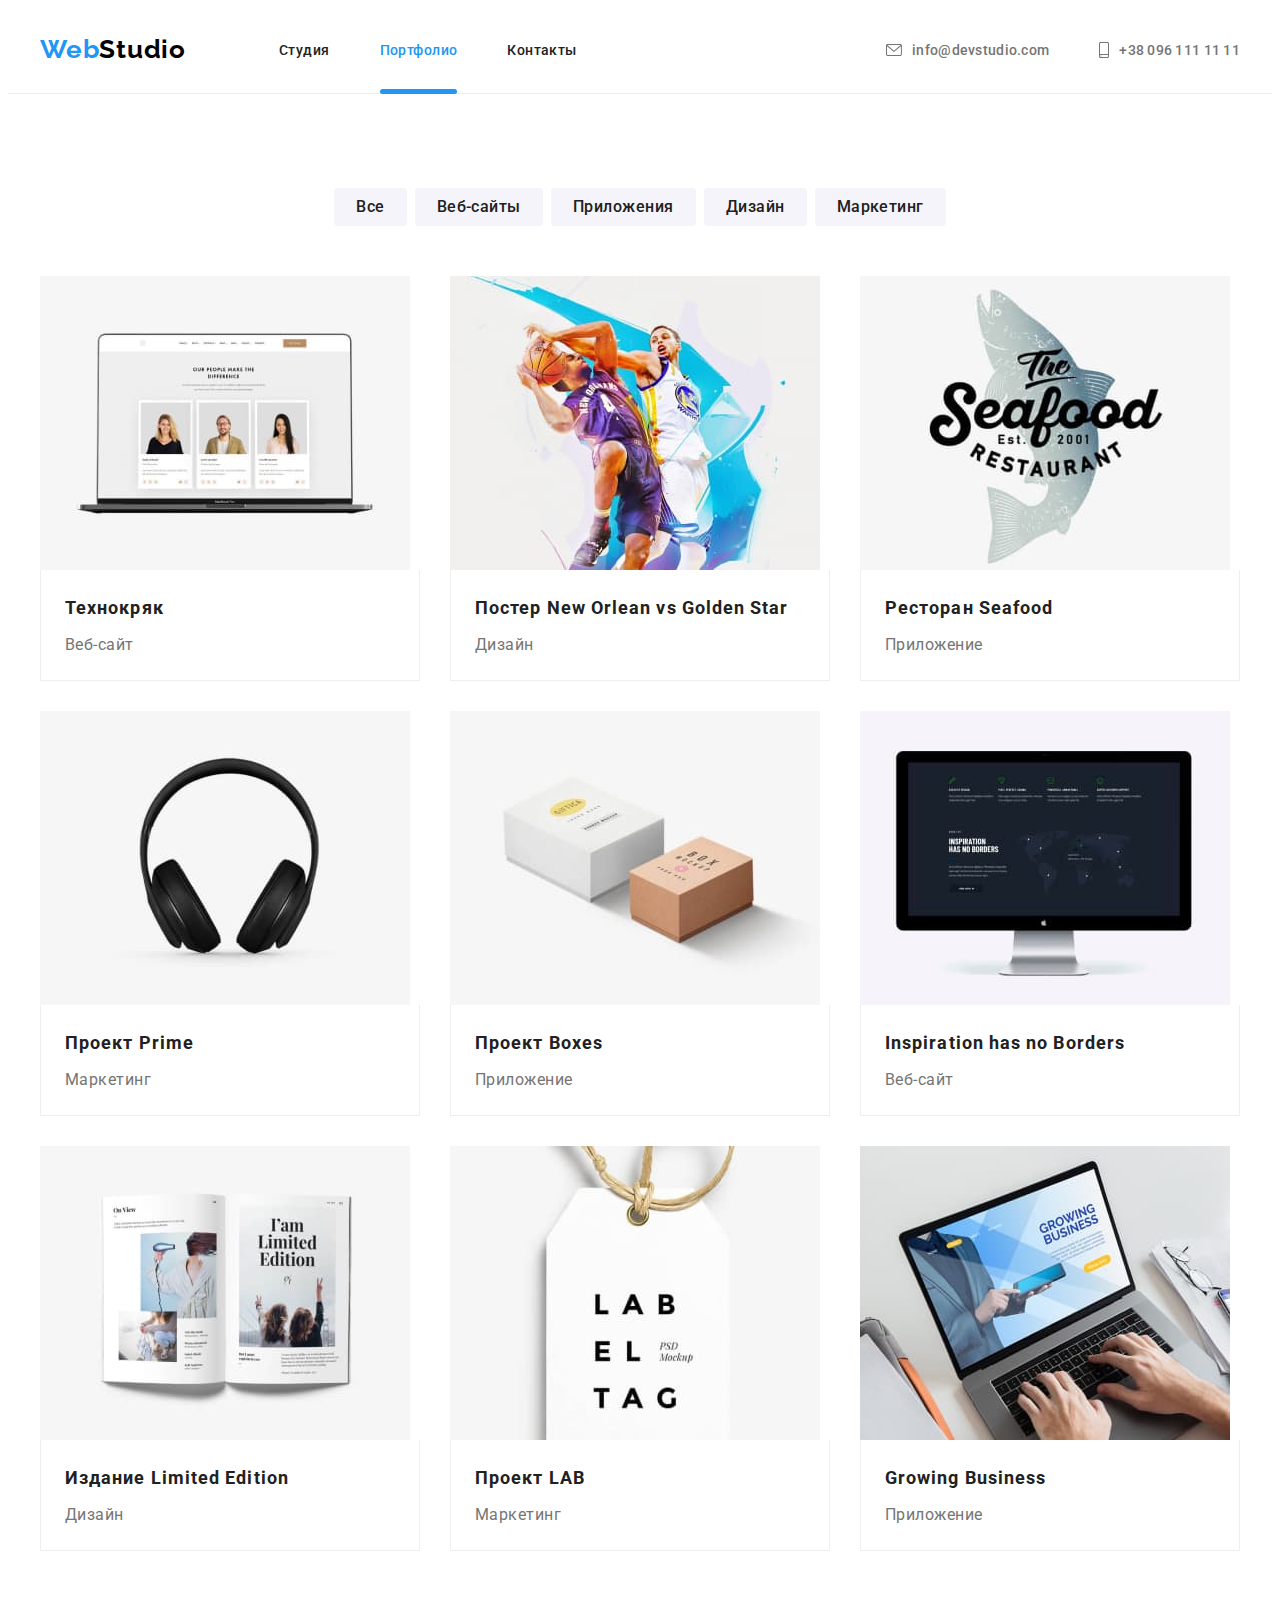
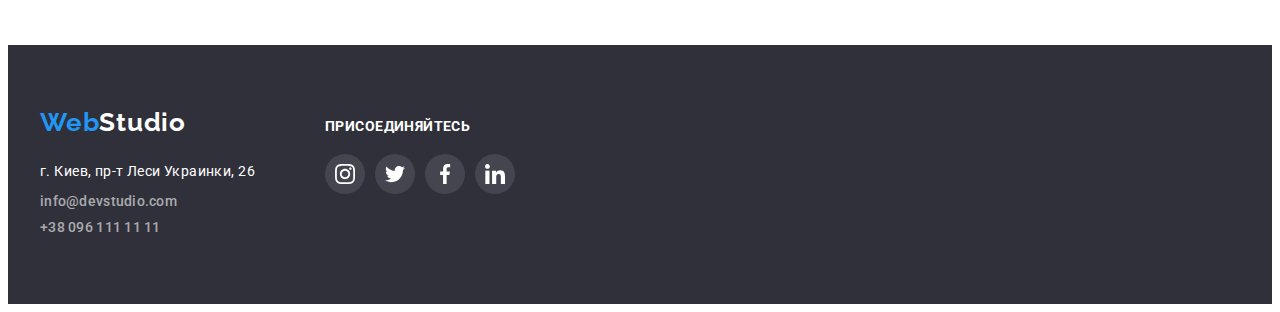
==== portfolio.html @ 06057847 "11" ====
<!DOCTYPE html>
<html lang="ru">

<head>
  <meta charset="UTF-8">
  <meta name="viewport" content="width=device-width, initial-scale=1.0">
  <title>Портфолио</title>
  <link rel="preconnect" href="https://fonts.gstatic.com">
  <link href="https://fonts.googleapis.com/css2?family=Raleway:wght@700&family=Roboto:wght@400;500;700;900&display=swap"
    rel="stylesheet">
  <link rel="stylesheet" href="https://cdnjs.cloudflare.com/ajax/libs/modern-normalize/1.0.0/modern-normalize.min.css"
    integrity="sha512-ISS7cAi1PEhQ8jnbJpJZMd29NlhNj4AWYyLOSp2CE/CsHxTCu+r+t0D2yoJudVrd0/8fTVPUVDzY5Tvli75u/g=="
    crossorigin="anonymous" />
  <!-- <link rel="stylesheet" href="./css/normalize.css"> -->
  <link rel="stylesheet" href="./css/style.css">
</head>

<body>

  <header>
    <div class="header-cont container">
      <nav class="main-nav">
        <a href="./index.html" class="logo">Web<span class="studio">Studio</span></a>
        <ul class="site-nav list">
          <li class="item"><a href="./index.html" class="link ">Студия</a></li>
          <li class="item"><a href="./portfolio.html" class="link current">Портфолио</a></li>
          <li class="item"><a href="#" class="link">Контакты</a></li>
        </ul>
      </nav>
      <ul class="auth-nav list">
        <li class="item">

          <a href="mailto:info@devstudio.com" class="link">
            <svg class="mail-icon">
              <use href="./img/icons.svg#icon-envelope-hover">
              </use>
            </svg>
            info@devstudio.com
          </a>
        </li>
        <li class="item"><a href="tel:+380961111111" class="link">
            <svg class="phone-icon">
              <use href="./img/icons.svg#icon-smartphone">
              </use>
            </svg>
            +38 096 111 11 11
          </a>
        </li>
      </ul>
    </div>
  </header>

  <main>

    <section class="section">
      <div class="container">
        <ul class="btn-container list">
          <li class="item">
            <button type="button" class="filter-btn pointer">Все</button>
          </li>
          <li class="item">
            <button type="button" class="filter-btn pointer">Веб-сайты</button>
          </li>
          <li class="item">
            <button type="button" class="filter-btn pointer">Приложения</button>
          </li>
          <li class="item">
            <button type="button" class="filter-btn pointer">Дизайн</button>
          </li>
          <li class="item">
            <button type="button" class="filter-btn pointer">Маркетинг</button>
          </li>
        </ul>
        <!-- !Projects -->
        <h1 class="visually-hidden">Наши проекты</h1>
        <ul class="projects list">

          <li class="item">
            <a href="#" class="projects-link">
              <div class="thumb">
                <img src="./img/p1.jpg" alt="Скриншот сайта" width="370" class="photo">
                <div class="product-overlay">
                  <p class="overlay-text">Технокряк это современная площадка распространения коронавируса. Компании
                    используют эту
                    платформу
                    для цифрового
                    шпионажа и атак на защищённые сервера конкурентов.</p>
                </div>
              </div>

              <div class="item-name">
                <h2 class="project-item">Технокряк</h2>
                <p class="project-type">Веб-сайт</p>
              </div>
            </a>
          </li>

          <li class="item">
            <a href="#" class="projects-link">
              <div class="thumb">

                <img src="./img/p2.jpg" alt="Постер Basketball" width="370" class="photo">
                <div class="product-overlay">
                  <p class="overlay-text">Технокряк это современная площадка распространения коронавируса. Компании
                    используют эту
                    платформу
                    для цифрового
                    шпионажа и атак на защищённые сервера конкурентов.</p>
                </div>
              </div>
              <div class="item-name">

                <h2 class="project-item">Постер New Orlean vs Golden Star</h2>
                <p class="project-type">Дизайн </p>
              </div>
            </a>
          </li>

          <li class="item">
            <a href="#" class="projects-link">
              <div class="thumb">

                <img src="./img/p3.jpg" alt="Restaurant Logo" width="370" class="photo">
                <div class="product-overlay">
                  <p class="overlay-text">Технокряк это современная площадка распространения коронавируса. Компании
                    используют эту
                    платформу
                    для цифрового
                    шпионажа и атак на защищённые сервера конкурентов.</p>
                </div>
              </div>
              <div class="item-name">

                <h2 class="project-item">Ресторан Seafood</h2>
                <p class="project-type">Приложение</p>
              </div>
            </a>
          </li>

          <li class="item">
            <a href="#" class="projects-link">
              <div class="thumb">

                <img src="./img/p4.jpg" alt="Наушники" width="370" class="photo">
                <div class="product-overlay">
                  <p class="overlay-text">Технокряк это современная площадка распространения коронавируса. Компании
                    используют эту
                    платформу
                    для цифрового
                    шпионажа и атак на защищённые сервера конкурентов.</p>
                </div>
              </div>
              <div class="item-name">

                <h2 class="project-item">Проект Prime</h2>
                <p class="project-type">Маркетинг</p>
              </div>
            </a>
          </li>

          <li class="item">
            <a href="#" class="projects-link">
              <div class="thumb">

                <img src="./img/p5.jpg" alt="Коробки" width="370" class="photo">
                <div class="product-overlay">
                  <p class="overlay-text">Технокряк это современная площадка распространения коронавируса. Компании
                    используют эту
                    платформу
                    для цифрового
                    шпионажа и атак на защищённые сервера конкурентов.</p>
                </div>
              </div>
              <div class="item-name">

                <h2 class="project-item">Проект Boxes</h2>
                <p class="project-type">Приложение</p>
              </div>
            </a>
          </li>

          <li class="item">
            <a href="#" class="projects-link">
              <div class="thumb">

                <img src="./img/p6.jpg" alt="Скриншот сайта" width="370" class="photo">
                <div class="product-overlay">
                  <p class="overlay-text">Технокряк это современная площадка распространения коронавируса. Компании
                    используют эту
                    платформу
                    для цифрового
                    шпионажа и атак на защищённые сервера конкурентов.</p>
                </div>
              </div>
              <div class="item-name">

                <h2 class="project-item">Inspiration has no Borders</h2>
                <p class="project-type">Веб-сайт</p>
              </div>
            </a>
          </li>

          <li class="item">
            <a href="#" class="projects-link">
              <div class="thumb">

                <img src="./img/p7.jpg" alt="Книга" width="370" class="photo">
                <div class="product-overlay">
                  <p class="overlay-text">Технокряк это современная площадка распространения коронавируса. Компании
                    используют эту
                    платформу
                    для цифрового
                    шпионажа и атак на защищённые сервера конкурентов.</p>
                </div>
              </div>
              <div class="item-name">

                <h2 class="project-item">Издание Limited Edition</h2>
                <p class="project-type">Дизайн</p>
              </div>
            </a>
          </li>

          <li class="item">
            <a href="#" class="projects-link">
              <div class="thumb">

                <img src="./img/p8.jpg" alt="Label" width="370" class="photo">
                <div class="product-overlay">
                  <p class="overlay-text">Технокряк это современная площадка распространения коронавируса. Компании
                    используют эту
                    платформу
                    для цифрового
                    шпионажа и атак на защищённые сервера конкурентов.</p>
                </div>
              </div>
              <div class="item-name">

                <h2 class="project-item">Проект LAB</h2>
                <p class="project-type">Маркетинг</p>
              </div>
            </a>
          </li>

          <li class="item">
            <a href="#" class="projects-link">

              <div class="thumb">
                <img src="./img/p9.jpg" alt="Laptop" width="370" class="photo">
                <div class="product-overlay">
                  <p class="overlay-text">Технокряк это современная площадка распространения коронавируса. Компании
                    используют эту
                    платформу
                    для цифрового
                    шпионажа и атак на защищённые сервера конкурентов.</p>
                </div>
              </div>

              <div class="item-name">
                <h2 class="project-item">Growing Business</h2>
                <p class="project-type">Приложение</p>
              </div>

            </a>
          </li>
        </ul>
      </div>

    </section>

  </main>


  <footer class="footer">
    <div class="container">

      <div class="footer-content">

        <div class="footer-adress">
          <a href="#" class="logo ftr">Web<span class="studio foot">Studio</span></a>
          <address class="auth-nav foot-nav">
            <a href="#" class="adres link item">г. Киев, пр-т Леси Украинки, 26</a>
            <ul class="list">
              <li class="item"><a href="mailto:info@devstudio.com" class="link foot-adr">info@devstudio.com</a></li>
              <li class="item"><a href="tel:+380961111111" class="link foot-adr">+38 096 111 11 11</a></li>
            </ul>
          </address>
        </div>

        <div class="footer-social">
          <h2 class="footer-social-title">присоединяйтесь</h2>
          <ul class="footer-social-list list">
            <li class="social-item">
              <a href="#" class="footer-social-link">
                <svg class="social-icon">
                  <use href="./img/icons.svg#icon-instagram-2"></use>
                </svg>
              </a>
            </li>
            <li class="social-item">
              <a href="#" class="footer-social-link">
                <svg class="social-icon">
                  <use href="./img/icons.svg#icon-twitter-1"></use>
                </svg>
              </a>
            </li>
            <li class="social-item">
              <a href="#" class="footer-social-link">
                <svg class="social-icon">
                  <use href="./img/icons.svg#icon-facebook-1"></use>
                </svg>
              </a>
            </li>
            <li class="social-item">
              <a href="#" class="footer-social-link">
                <svg class="social-icon">
                  <use href="./img/icons.svg#icon-linkedin-1"></use>
                </svg>
              </a>
            </li>
          </ul>
        </div>
      </div>
    </div>
  </footer>

</body>

</html>
---- css/style.css ----
:root {
  /* background */
  --bgc-main: #ffffff;
  --bgc-dark: #f5f4fa;
  --bgc-light: #e5e5e5;
  --bgc-accent: #2196f3;
  --bgc-hero-footer: #2f303a;
  --overlay: rgba(33, 150, 243, 0.9);

  /* text */
  --txt-c-dark: #000000;
  --txt-c-grey: #212121;
  --txt-c-grey-light: #757575;
  --txt-c-accent: #2196f3;
  --txt-c-address: rgba(255, 255, 255, 0.6);
  --txt-c-light: #ffffff;
  --card-set-gap: 30px;
  --social-color: #afb1b8;
}

body {
  font-family: Roboto, sans-serif;
  font-weight: 400;
  color: var(--txt-c-grey-light);
}

.container {
  max-width: 1200px;
  margin: 0 auto;
  padding-left: 15px;
  padding-right: 15px;

  /* outline: 1px solid teal; */
}

a {
  text-decoration: none;
}

.list {
  list-style: none;
  padding: 0;
  margin: 0;
}

/* .link {
  text-decoration: none;
} */

.pointer {
  cursor: pointer;
}

.logo {
  font-family: "Raleway", Roboto, sans-serif;
  font-size: 26px;
  font-style: normal;
  line-height: 1.38;
  font-weight: 700;
  letter-spacing: 0.03em;
  color: var(--txt-c-accent);

  margin-top: 0;
  margin-bottom: 0;
  display: block;
  padding-top: 24px;
  padding-bottom: 25px;
}

.studio {
  font-family: "Raleway", Roboto, sans-serif;
  font-size: 26px;
  font-style: normal;
  font-weight: 700;
  line-height: 1.38;
  letter-spacing: 0.03em;
  color: var(--txt-c-dark);
}

.studio.foot {
  color: var(--bgc-main);
}

/* *logo ============================================*/
/* .logo:hover,
.logo:focus {
  color: var(--txt-c-accent);
} */

header {
  border-bottom: 1px solid #ececec;
}

.header-cont {
  display: flex;
  align-items: center;
  justify-content: space-between;
}

/* ?.header-cont > .auth-nav {
  margin-left: auto;
} */

/* *main-nav ====================================*/
.main-nav {
  display: flex;
  align-items: center;
}

/* *site-nav =====================================*/
.site-nav {
  display: flex;
  margin-left: 93px;
}

.site-nav .item:not(:first-child) {
  margin-left: 50px;
}

.site-nav .link {
  position: relative;

  display: block;
  padding-top: 32px;
  padding-bottom: 32px;

  color: var(--txt-c-grey);
  font-size: 14px;
  font-weight: 500;
  line-height: 1.17;
  letter-spacing: 0.03em;

  transition: color 250ms cubic-bezier(0.4, 0, 0.2, 1);
}

.site-nav .link.current {
  color: var(--txt-c-accent);
}

.site-nav .link.current::after {
  content: "";

  position: absolute;
  left: 0;
  bottom: -3px;
  width: 100%;
  height: 5px;
  border-radius: 4px;
  background-color: var(--txt-c-accent);
}

.header-cont .auth-nav {
  display: flex;
  align-items: center;
}

.auth-nav .item {
  display: flex;
  margin: 0;

  /* align-items: center; */
}

.mail-icon {
  fill: currentColor;
  width: 16px;
  height: 12px;
  margin-right: 10px;
}

.phone-icon {
  fill: currentColor;
  width: 10px;
  height: 16px;
  margin-right: 10px;
}

.header-cont .auth-nav .item + .item {
  margin-left: 50px;
  margin-bottom: 0;

  /* padding: 32px 0px; */
}

.auth-nav .link {
  color: var(--txt-c-grey-light);
  font-size: 14px;
  font-weight: 500;
  line-height: 1.17;
  letter-spacing: 0.02em;

  display: flex;
  align-items: center;
  padding: 32px 0px;
  white-space: nowrap;

  transition: color 250ms cubic-bezier(0.4, 0, 0.2, 1);
}

.logo:hover,
.logo:focus,
.site-nav .link:hover,
.site-nav .link:focus,
.auth-nav .link:hover,
.auth-nav .link:focus {
  color: var(--txt-c-accent);

  transition: color 250ms cubic-bezier(0.4, 0, 0.2, 1);
}

/* *hero ====================================*/
.hero {
  width: 1600px;
  height: 600px;
  margin-left: auto;
  margin-right: auto;

  background-color: #c4c4c4;
  background-image: linear-gradient(to right, rgba(47, 48, 58, 0.4), rgba(47, 48, 58, 0.4)), url(../img/herobg.jpg);
  background-repeat: no-repeat;
  background-position: center;
  background-size: cover;

  text-align: center;

  padding-top: 200px;
  padding-bottom: 200px;
}

.hero-title {
  color: var(--txt-c-light);

  font-family: Roboto, sans-serif;
  font-size: 44px;
  font-weight: 900;
  line-height: 1.36;
  letter-spacing: 0.06em;
  text-transform: uppercase;

  margin: 0 0 30px 0;
}

.button {
  display: inline-block;

  color: var(--txt-c-light);
  background-color: var(--bgc-accent);
  font-family: Roboto, sans-serif;
  font-weight: 700;
  font-size: 16px;
  line-height: 1.88;
  letter-spacing: 0.06em;
  text-align: center;

  min-width: 200px;
  min-height: 50px;
  border-radius: 4px;
  border: none;
}

/* *section ==========================*/

.section {
  padding-top: 94px;
  padding-bottom: 94px;
}

.no-top-padding {
  padding-top: 0px;
}

/* *features======================================= */
.visually-hidden {
  position: absolute;
  width: 1px;
  height: 1px;
  margin: -1px;
  border: 0;
  padding: 0;
  white-space: nowrap;
  clip-path: inset(100%);
  clip: rect(0 0 0 0);
  overflow: hidden;
}

.section-title,
.section-item {
  color: var(--txt-c-grey);
}

.section-title {
  font-family: Roboto, sans-serif;
  font-size: 36px;
  font-weight: 700;
  line-height: 1.17;
  letter-spacing: 0.03em;
  text-align: center;

  margin-top: 0;
  margin-bottom: 50px;
}

.features {
  display: flex;
  flex-wrap: wrap;
}

.features .item {
  flex-basis: calc(100% / 4 - var(--card-set-gap));
  margin-top: var(--card-set-gap);
  margin-left: var(--card-set-gap);
}

.feature-icon-wrap {
  display: flex;
  background-color: var(--bgc-dark);

  margin-bottom: 30px;

  border-radius: 4px;
}

.feature-icon {
  width: 70px;
  height: 70px;

  margin: 25px auto 25px auto;
}

.features .section-item {
  font-size: 14px;
  font-weight: 700;
  line-height: 1.14;
  letter-spacing: 0.03em;
  text-align: left;
  text-transform: uppercase;
  margin-top: 0;
  margin-bottom: 10px;
}

.features .content {
  font-size: 14px;
  line-height: 1.71;
  letter-spacing: 0.03em;
  text-align: left;
  margin-top: 0;
  margin-bottom: 0;
}

/* *work================================================ */

.work {
  display: flex;
  flex-wrap: wrap;
  margin-left: calc(-1 * var(--card-set-gap));
  margin-top: calc(-1 * var(--card-set-gap));
}

.work .item {
  flex-basis: calc(100% / 3 - var(--card-set-gap));
  margin-top: var(--card-set-gap);
  margin-left: var(--card-set-gap);

  position: relative;
  z-index: 0;
}

.photo {
  display: block;
}

.work .discrip {
  display: flex;
  justify-content: center;
  align-items: center;

  width: 370px;
  height: 70px;

  background-color: rgba(47, 48, 58, 0.8);

  position: absolute;
  z-index: 2;

  top: calc(100% - 70px);
  left: 0;
}

.dis {
  display: block;
  font-weight: 700;
  font-size: 14px;
  line-height: 1.14;
  letter-spacing: 0.03em;
  text-transform: uppercase;
  color: var(--txt-c-light);
  padding: 0;
  margin: 0;
}

/* *team=================================================== */

.team-cont {
  background-color: var(--bgc-dark);
}

.team {
  display: flex;
  flex-wrap: wrap;
  margin-left: calc(-1 * var(--card-set-gap));
  margin-top: calc(-1 * var(--card-set-gap));
}

.team .item {
  flex-basis: calc(100% / 4 - var(--card-set-gap));
  margin-top: var(--card-set-gap);
  margin-left: var(--card-set-gap);

  background-color: var(--bgc-main);

  border-bottom-left-radius: 4px;
  border-bottom-right-radius: 4px;
  box-shadow: 0px 1px 3px rgba(0, 0, 0, 0.12), 0px 1px 1px rgba(0, 0, 0, 0.14), 0px 2px 1px rgba(0, 0, 0, 0.2);
}

.team-item-name {
  padding: 30px 32px;
}

.team .section-item {
  color: var(--txt-c-grey);
  font-size: 16px;
  font-weight: 500;
  line-height: 1.19;
  letter-spacing: 0.03em;
  text-align: center;

  margin-top: 0;
  margin-bottom: 10px;
}

.team .content {
  font-size: 16px;
  line-height: 1.19;
  text-align: center;
  letter-spacing: 0.03em;

  margin-top: 0;
  margin-bottom: 16px;
}

.team-social {
  display: flex;
  justify-content: center;
}

.team-social .social-item:not(:last-child) {
  margin-right: 10px;
}

.team .social-link {
  display: flex;

  color: var(--social-color);
  width: 40px;
  height: 40px;

  justify-content: center;
  align-items: center;

  border-radius: 50%;

  transition: background-color 250ms cubic-bezier(0.4, 0, 0.2, 1), color 250ms cubic-bezier(0.4, 0, 0.2, 1);
}

.social-link:hover,
.social-link:focus {
  background-color: var(--bgc-accent);
  color: var(--bgc-main);

  transition: color 250ms cubic-bezier(0.4, 0, 0.2, 1), background-color 250ms cubic-bezier(0.4, 0, 0.2, 1);
}

.social-icon {
  fill: currentColor;
  width: 20px;
  height: 20px;
}

/* * CLIENTS========================================== */

.clients-list {
  display: flex;
  justify-content: center;
}

.clients-list .client-item:not(:last-child) {
  margin-right: 30px;
}

.client-link {
  display: flex;
  color: var(--social-color);
  border: 1px solid var(--social-color);

  width: 170px;
  height: 90px;

  justify-content: center;
  align-items: center;

  border-radius: 4px;

  transition: color 250ms cubic-bezier(0.4, 0, 0.2, 1), border 250ms cubic-bezier(0.4, 0, 0.2, 1);
}

.client-link:hover,
.client-link:focus {
  color: var(--txt-c-accent);
  border: 1px solid var(--txt-c-accent);

  transition: color 250ms cubic-bezier(0.4, 0, 0.2, 1), border 250ms cubic-bezier(0.4, 0, 0.2, 1);
}

.client-logo {
  fill: currentColor;
}

/* *footer */

.footer {
  background-color: var(--bgc-hero-footer);

  padding-top: 60px;
  padding-bottom: 60px;
}

/* .footer .container {
  flex-flow: column;
} */

.footer-content {
  display: flex;
  align-items: baseline;
}

.footer .logo.ftr {
  display: inline-block;
  margin-bottom: 20px;
  padding: 0;
}

.auth-nav.foot-nav {
  flex-flow: column;
  font-style: normal;
}

.footer .auth-nav .item {
  margin: 0 0 9px 0;
  padding: 0;
}

.footer .link.foot-adr {
  margin: 0;
  padding: 0;
}

.auth-nav > .adres {
  display: block;
  color: var(--bgc-main);
  font-size: 14px;
  font-weight: 400;
  line-height: 1.71;
  letter-spacing: 0.03em;
  text-align: left;
  padding: 0;
}

.list .foot-adr {
  color: var(--txt-c-address);
}

.footer-adress {
  margin-right: 70px;
}

.footer-social-title {
  color: var(--txt-c-light);
  font-weight: 700;
  font-size: 14px;
  line-height: 1.14;
  letter-spacing: 0.03em;
  text-transform: uppercase;
  margin: 0 0 20px 0;
}

.footer-social-list {
  display: flex;
}

.footer-social-link {
  display: flex;

  color: var(--txt-c-light);
  background-color: rgba(255, 255, 255, 0.1);
  width: 40px;
  height: 40px;

  justify-content: center;
  align-items: center;

  border-radius: 50%;

  transition: background-color 250ms cubic-bezier(0.4, 0, 0.2, 1);
}

.footer .social-item:not(:last-child) {
  margin-right: 10px;
}

.footer-social-link:hover,
.footer-social-link:focus {
  background-color: var(--bgc-accent);

  transition: background-color 250ms cubic-bezier(0.4, 0, 0.2, 1);
}

/* !portfolio ----------------------------------------------------------------------*/

/* *buttons==================================== */
.filter-btn {
  display: inline-block;

  color: var(--txt-c-grey);
  background-color: var(--bgc-dark);
  border: none;
  font-family: Roboto, sans-serif;
  font-weight: 500;
  font-size: 16px;
  line-height: 1.62;
  letter-spacing: 0.03em;

  padding: 6px 22px;

  border-radius: 4px;

  transition: background-color 250ms cubic-bezier(0.4, 0, 0.2, 1), color 250ms cubic-bezier(0.4, 0, 0.2, 1),
    box-shadow 250ms cubic-bezier(0.4, 0, 0.2, 1);
}

.btn-container .item:not(:last-child) {
  margin-right: 8px;
}

.btn-container {
  display: flex;
  justify-content: center;
  margin-bottom: 50px;
}

.filter-btn:hover,
.filter-btn:focus {
  color: var(--txt-c-light);
  background-color: var(--bgc-accent);
  border: none;
  font-family: Roboto, sans-serif;
  font-weight: 500;
  font-size: 16px;
  line-height: 1.62;
  letter-spacing: 0.03em;
  box-shadow: 0px 3px 1px rgba(0, 0, 0, 0.1), 0px 1px 2px rgba(0, 0, 0, 0.08), 0px 2px 2px rgba(0, 0, 0, 0.12);

  transition: background-color 250ms cubic-bezier(0.4, 0, 0.2, 1), color 250ms cubic-bezier(0.4, 0, 0.2, 1),
    box-shadow 250ms cubic-bezier(0.4, 0, 0.2, 1);
}

/* *cards================================== */

.projects {
  display: flex;
  flex-wrap: wrap;
  margin-left: calc(-1 * var(--card-set-gap));
  margin-top: calc(-1 * var(--card-set-gap));
}

.projects .item {
  flex-basis: calc(100% / 3 - var(--card-set-gap));
  margin-top: var(--card-set-gap);
  margin-left: var(--card-set-gap);
}

.projects-link {
  display: block;
}

.projects-link:hover,
.projects-link:focus {
  box-shadow: 0px 1px 1px rgba(0, 0, 0, 0.12), 0px 4px 4px rgba(0, 0, 0, 0.06), 1px 4px 6px rgba(0, 0, 0, 0.16);
}

.projects .project-item {
  color: var(--txt-c-grey);
  font-weight: 700;
  font-size: 18px;
  line-height: 2;
  letter-spacing: 0.06em;
  text-align: left;
  margin: 0 0 4px 0;
  padding: 0 0 0 0;
}

.projects .project-type {
  color: var(--txt-c-grey-light);
  font-size: 16px;
  line-height: 1.87;
  letter-spacing: 0.03em;
  text-align: left;
  margin: 0;
  padding: 0;
}

.projects .item-name {
  display: block;

  border-right: 1px solid #eeeeee;
  border-bottom: 1px solid #eeeeee;
  border-left: 1px solid #eeeeee;

  padding: 20px 24px;
}

.thumb {
  position: relative;
  overflow-y: hidden;
  z-index: 0;
}

.product-overlay {
  position: absolute;
  display: inline-block;
  content: "";

  font-size: 18px;
  line-height: 1.56;
  letter-spacing: 0.03em;
  color: var(--txt-c-light);

  background-color: var(--overlay);

  padding: 64px 20px;

  top: 0;
  left: 0;

  transform: translateY(100%);
  transition: transform 250ms cubic-bezier(0.4, 0, 0.2, 1);

  z-index: 2;
}

.overlay-text {
  margin: 0;
}

/* .thumb::before {
  position: absolute;
  display: inline-block;
  content: "";

  width: 100%;
  height: 100%;
  background-color: var(--overlay);
  top: 0;
  left: 0;

  transform: translateY(100%);
  transition: transform 250ms cubic-bezier(0.4, 0, 0.2, 1);

  z-index: 1;
} */

/* .projects-link:hover .thumb::before,
.projects-link:focus .thumb::before, */
.projects-link:hover .product-overlay,
.projects-link:focus .product-overlay {
  transform: translateY(0);
}

/*  * МОДАЛЬНОЕ ОКНО======================================================== */

.backdrop {
  position: fixed;
  width: 100%;
  height: 100%;
  top: 0;
  left: 0;
  background-color: rgba(0, 0, 0, 0.2);

  opacity: 1;
  transition: opacity 500ms cubic-bezier(0.47, 0.08, 0.43, 1.37);
}

.backdrop.is-hidden {
  opacity: 0;
  pointer-events: none;
}

.modal {
  position: absolute;
  top: 50%;
  left: 50%;

  width: 528px;
  height: 581px;

  background: var(--bgc-main);

  box-shadow: 0px 1px 3px rgba(0, 0, 0, 0.12), 0px 1px 1px rgba(0, 0, 0, 0.14), 0px 2px 1px rgba(0, 0, 0, 0.2);
  border-radius: 4px;

  transform: translate(-50%, -50%) scale(1);
  transition: transform 500ms cubic-bezier(0.47, 0.08, 0.43, 1.37);
}

.backdrop.is-hidden .modal {
  transform: translate(-50%, -50%) scale(0.8);
}

.close-btn {
  position: absolute;
  top: 8px;
  right: 8px;

  width: 30px;
  height: 30px;
  border-radius: 50%;
  border: 1px solid rgba(0, 0, 0, 0.1);
  background-color: var(--bgc-main);

  outline: none;
}
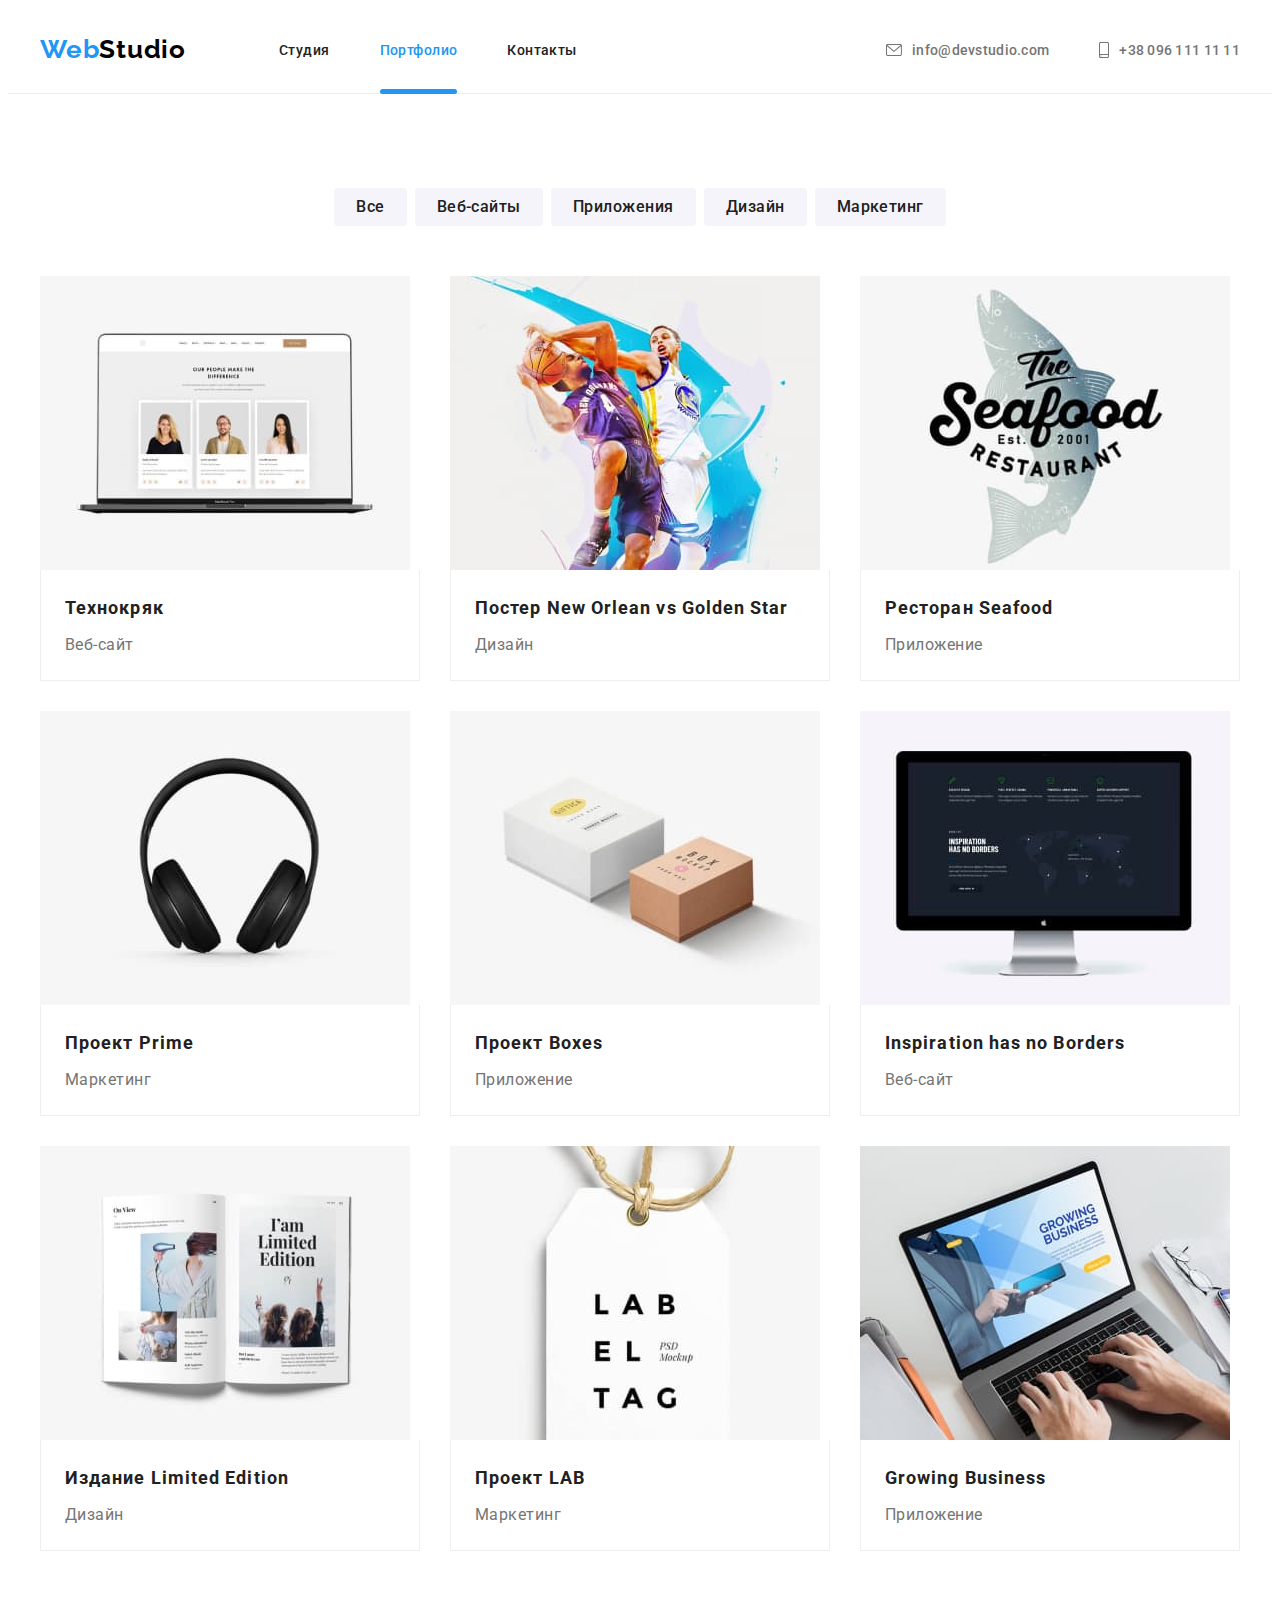
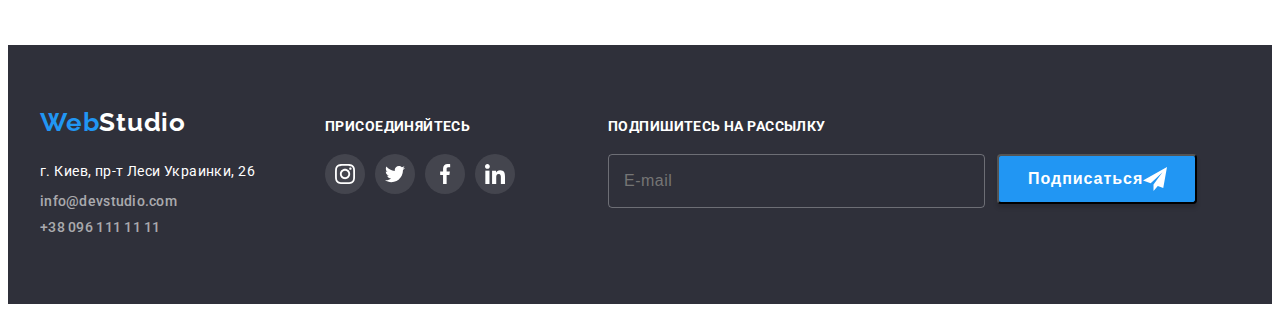
==== commit b6f6d64c: "done" ====
--- a/portfolio.html
+++ b/portfolio.html
@@ -288,7 +288,7 @@
         </div>
 
         <div class="footer-social">
-          <h2 class="footer-social-title">присоединяйтесь</h2>
+          <h2 class="footer-title">присоединяйтесь</h2>
           <ul class="footer-social-list list">
             <li class="social-item">
               <a href="#" class="footer-social-link">
@@ -320,6 +320,20 @@
             </li>
           </ul>
         </div>
+
+        <div class="footer-subscribe">
+          <h2 class="footer-title">подпишитесь на рассылку</h2>
+          <div class="subscribe-wrap">
+            <input type="email" placeholder="E-mail" class="footer-subscribe-input">
+            <button type="button" class="subscribe-btn pointer">
+              Подписаться
+              <svg class="subscribe-icon">
+                <use href="./img/icons.svg#icon-telegram"></use>
+              </svg>
+            </button>
+          </div>
+
+        </div>
       </div>
     </div>
   </footer>
--- a/css/style.css
+++ b/css/style.css
@@ -16,6 +16,8 @@
   --txt-c-light: #ffffff;
   --card-set-gap: 30px;
   --social-color: #afb1b8;
+
+  --cubic: var(--cubic);
 }
 
 body {
@@ -130,7 +132,7 @@
   line-height: 1.17;
   letter-spacing: 0.03em;
 
-  transition: color 250ms cubic-bezier(0.4, 0, 0.2, 1);
+  transition: color 250ms var(--cubic);
 }
 
 .site-nav .link.current {
@@ -194,7 +196,7 @@
   padding: 32px 0px;
   white-space: nowrap;
 
-  transition: color 250ms cubic-bezier(0.4, 0, 0.2, 1);
+  transition: color 250ms var(--cubic);
 }
 
 .logo:hover,
@@ -205,7 +207,7 @@
 .auth-nav .link:focus {
   color: var(--txt-c-accent);
 
-  transition: color 250ms cubic-bezier(0.4, 0, 0.2, 1);
+  transition: color 250ms var(--cubic);
 }
 
 /* *hero ====================================*/
@@ -470,7 +472,7 @@
 
   border-radius: 50%;
 
-  transition: background-color 250ms cubic-bezier(0.4, 0, 0.2, 1), color 250ms cubic-bezier(0.4, 0, 0.2, 1);
+  transition: background-color 250ms var(--cubic), color 250ms var(--cubic);
 }
 
 .social-link:hover,
@@ -478,7 +480,7 @@
   background-color: var(--bgc-accent);
   color: var(--bgc-main);
 
-  transition: color 250ms cubic-bezier(0.4, 0, 0.2, 1), background-color 250ms cubic-bezier(0.4, 0, 0.2, 1);
+  transition: color 250ms var(--cubic), background-color 250ms var(--cubic);
 }
 
 .social-icon {
@@ -511,7 +513,7 @@
 
   border-radius: 4px;
 
-  transition: color 250ms cubic-bezier(0.4, 0, 0.2, 1), border 250ms cubic-bezier(0.4, 0, 0.2, 1);
+  transition: color 250ms var(--cubic), border 250ms var(--cubic);
 }
 
 .client-link:hover,
@@ -519,7 +521,7 @@
   color: var(--txt-c-accent);
   border: 1px solid var(--txt-c-accent);
 
-  transition: color 250ms cubic-bezier(0.4, 0, 0.2, 1), border 250ms cubic-bezier(0.4, 0, 0.2, 1);
+  transition: color 250ms var(--cubic), border 250ms var(--cubic);
 }
 
 .client-logo {
@@ -584,7 +586,7 @@
   margin-right: 70px;
 }
 
-.footer-social-title {
+.footer-title {
   color: var(--txt-c-light);
   font-weight: 700;
   font-size: 14px;
@@ -594,6 +596,10 @@
   margin: 0 0 20px 0;
 }
 
+.footer-social {
+  margin-right: 93px;
+}
+
 .footer-social-list {
   display: flex;
 }
@@ -611,7 +617,7 @@
 
   border-radius: 50%;
 
-  transition: background-color 250ms cubic-bezier(0.4, 0, 0.2, 1);
+  transition: background-color 250ms var(--cubic);
 }
 
 .footer .social-item:not(:last-child) {
@@ -622,9 +628,60 @@
 .footer-social-link:focus {
   background-color: var(--bgc-accent);
 
-  transition: background-color 250ms cubic-bezier(0.4, 0, 0.2, 1);
-}
-
+  transition: background-color 250ms var(--cubic);
+}
+
+.subscribe-wrap {
+  display: flex;
+  flex-flow: row;
+}
+
+.footer-subscribe-input {
+  height: 50px;
+  width: 358px;
+  font-size: 16px;
+  line-height: 1.25;
+  letter-spacing: 0.03em;
+
+  background-color: transparent;
+  border: 1px solid rgba(255, 255, 255, 0.3);
+  border-radius: 4px;
+  color: var(--txt-c-address);
+
+  padding-left: 15px;
+  margin-right: 12px;
+}
+
+.subscribe-btn {
+  display: flex;
+  height: 50px;
+  width: 200px;
+  text-align: left;
+  align-items: center;
+  font-weight: 700;
+  font-size: 16px;
+  line-height: 1.875;
+  letter-spacing: 0.06em;
+
+  color: var(--bgc-main);
+  background-color: var(--bgc-accent);
+  box-shadow: 0px 4px 4px rgba(0, 0, 0, 0.15);
+  border-radius: 4px;
+
+  padding: 0 29px;
+
+  position: relative;
+}
+
+.subscribe-icon {
+  fill: currentColor;
+
+  width: 24px;
+  height: 24px;
+  right: 28px;
+
+  position: absolute;
+}
 /* !portfolio ----------------------------------------------------------------------*/
 
 /* *buttons==================================== */
@@ -644,8 +701,7 @@
 
   border-radius: 4px;
 
-  transition: background-color 250ms cubic-bezier(0.4, 0, 0.2, 1), color 250ms cubic-bezier(0.4, 0, 0.2, 1),
-    box-shadow 250ms cubic-bezier(0.4, 0, 0.2, 1);
+  transition: background-color 250ms var(--cubic), color 250ms var(--cubic), box-shadow 250ms var(--cubic);
 }
 
 .btn-container .item:not(:last-child) {
@@ -670,8 +726,7 @@
   letter-spacing: 0.03em;
   box-shadow: 0px 3px 1px rgba(0, 0, 0, 0.1), 0px 1px 2px rgba(0, 0, 0, 0.08), 0px 2px 2px rgba(0, 0, 0, 0.12);
 
-  transition: background-color 250ms cubic-bezier(0.4, 0, 0.2, 1), color 250ms cubic-bezier(0.4, 0, 0.2, 1),
-    box-shadow 250ms cubic-bezier(0.4, 0, 0.2, 1);
+  transition: background-color 250ms var(--cubic), color 250ms var(--cubic), box-shadow 250ms var(--cubic);
 }
 
 /* *cards================================== */
@@ -753,7 +808,7 @@
   left: 0;
 
   transform: translateY(100%);
-  transition: transform 250ms cubic-bezier(0.4, 0, 0.2, 1);
+  transition: transform 250ms var(--cubic);
 
   z-index: 2;
 }
@@ -774,7 +829,7 @@
   left: 0;
 
   transform: translateY(100%);
-  transition: transform 250ms cubic-bezier(0.4, 0, 0.2, 1);
+  transition: transform 250ms var(--cubic);
 
   z-index: 1;
 } */
@@ -797,7 +852,7 @@
   background-color: rgba(0, 0, 0, 0.2);
 
   opacity: 1;
-  transition: opacity 500ms cubic-bezier(0.47, 0.08, 0.43, 1.37);
+  transition: opacity 500ms var(--cubic);
 }
 
 .backdrop.is-hidden {
@@ -819,7 +874,9 @@
   border-radius: 4px;
 
   transform: translate(-50%, -50%) scale(1);
-  transition: transform 500ms cubic-bezier(0.47, 0.08, 0.43, 1.37);
+  transition: transform 500ms var(--cubic);
+
+  padding: 40px;
 }
 
 .backdrop.is-hidden .modal {
@@ -827,7 +884,10 @@
 }
 
 .close-btn {
+  display: flex;
   position: absolute;
+  align-items: center;
+  justify-content: center;
   top: 8px;
   right: 8px;
 
@@ -836,6 +896,165 @@
   border-radius: 50%;
   border: 1px solid rgba(0, 0, 0, 0.1);
   background-color: var(--bgc-main);
-
+  padding: 0;
   outline: none;
-}
+  fill: currentColor;
+
+  transition: color 250ms var(--cubic);
+}
+
+.close-btn:hover,
+.close-btn:focus {
+  color: var(--txt-c-accent);
+}
+
+.modal .title {
+  font-weight: 700;
+  font-size: 20px;
+  line-height: 1.15px;
+  text-align: center;
+  letter-spacing: 0.03em;
+
+  color: var(--txt-c-grey);
+  margin-bottom: 12px;
+}
+
+.modal-form .item {
+  display: flex;
+  flex-direction: column;
+  margin-bottom: 10px;
+}
+
+.modal-label {
+  font-size: 12px;
+  line-height: 1.167;
+  letter-spacing: 0.01em;
+
+  color: var(--txt-c-grey-light);
+  margin: 0 0 4px 0;
+}
+
+.modal-input {
+  width: 448px;
+  border: 1px solid rgba(33, 33, 33, 0.2);
+  border-radius: 4px;
+  outline: none;
+
+  transition: border-color 250ms var(--cubic);
+}
+
+.label-wrap {
+  position: relative;
+}
+
+.modal-icon {
+  position: absolute;
+  width: 18px;
+  height: 18px;
+  fill: currentColor;
+  top: 50%;
+  transform: translateY(-50%);
+  left: 12px;
+
+  transition: color 250ms var(--cubic);
+}
+
+.modal-input:focus,
+.modal-input:hover {
+  border-color: var(--bgc-accent);
+}
+
+.modal-input:focus ~ .modal-icon,
+.modal-input:hover ~ .modal-icon {
+  color: var(--bgc-accent);
+}
+
+.text {
+  height: 40px;
+  padding-left: 40px;
+}
+
+.modal-input.area {
+  font-size: 14px;
+  line-height: 1.143;
+  letter-spacing: 0.01em;
+
+  height: 120px;
+  padding: 12px 16px;
+}
+
+.modal-input.area::placeholder {
+  color: rgba(117, 117, 117, 0.5);
+}
+
+.modal-check-label {
+  font-size: 14px;
+  line-height: 1.714;
+  letter-spacing: 0.03em;
+
+  color: var(--txt-c-grey-light);
+
+  margin-left: 36px;
+}
+
+.modal-check-link {
+  font-size: 14px;
+  line-height: 1.714;
+  letter-spacing: 0.03em;
+
+  color: var(--txt-c-accent);
+
+  text-decoration-line: underline;
+}
+
+.modal-chekbox {
+  position: relative;
+  display: flex;
+  align-items: center;
+  margin-bottom: 30px;
+}
+
+.modal-icon-check,
+.modal-icon-noncheck {
+  position: absolute;
+  width: 16px;
+  height: 16px;
+  left: 13px;
+  transition: opacity 250ms var(--cubic);
+}
+
+.modal-icon-check {
+  opacity: 0;
+}
+
+.modal-icon-noncheck {
+  opacity: 1;
+}
+
+.modal-check:checked ~ .modal-icon-check {
+  opacity: 1;
+}
+
+.modal-check:checked ~ .modal-icon-noncheck {
+  opacity: 0;
+}
+
+.modal-submit {
+  display: block;
+  width: 200px;
+  height: 50px;
+
+  font-weight: 700;
+  font-size: 16px;
+  line-height: 1.875;
+  letter-spacing: 0.06em;
+
+  color: var(--txt-c-light);
+  background: var(--bgc-accent);
+  box-shadow: 0px 4px 4px rgba(0, 0, 0, 0.15);
+  border-radius: 4px;
+
+  margin-left: auto;
+  margin-right: auto;
+  margin-bottom: 40px;
+}
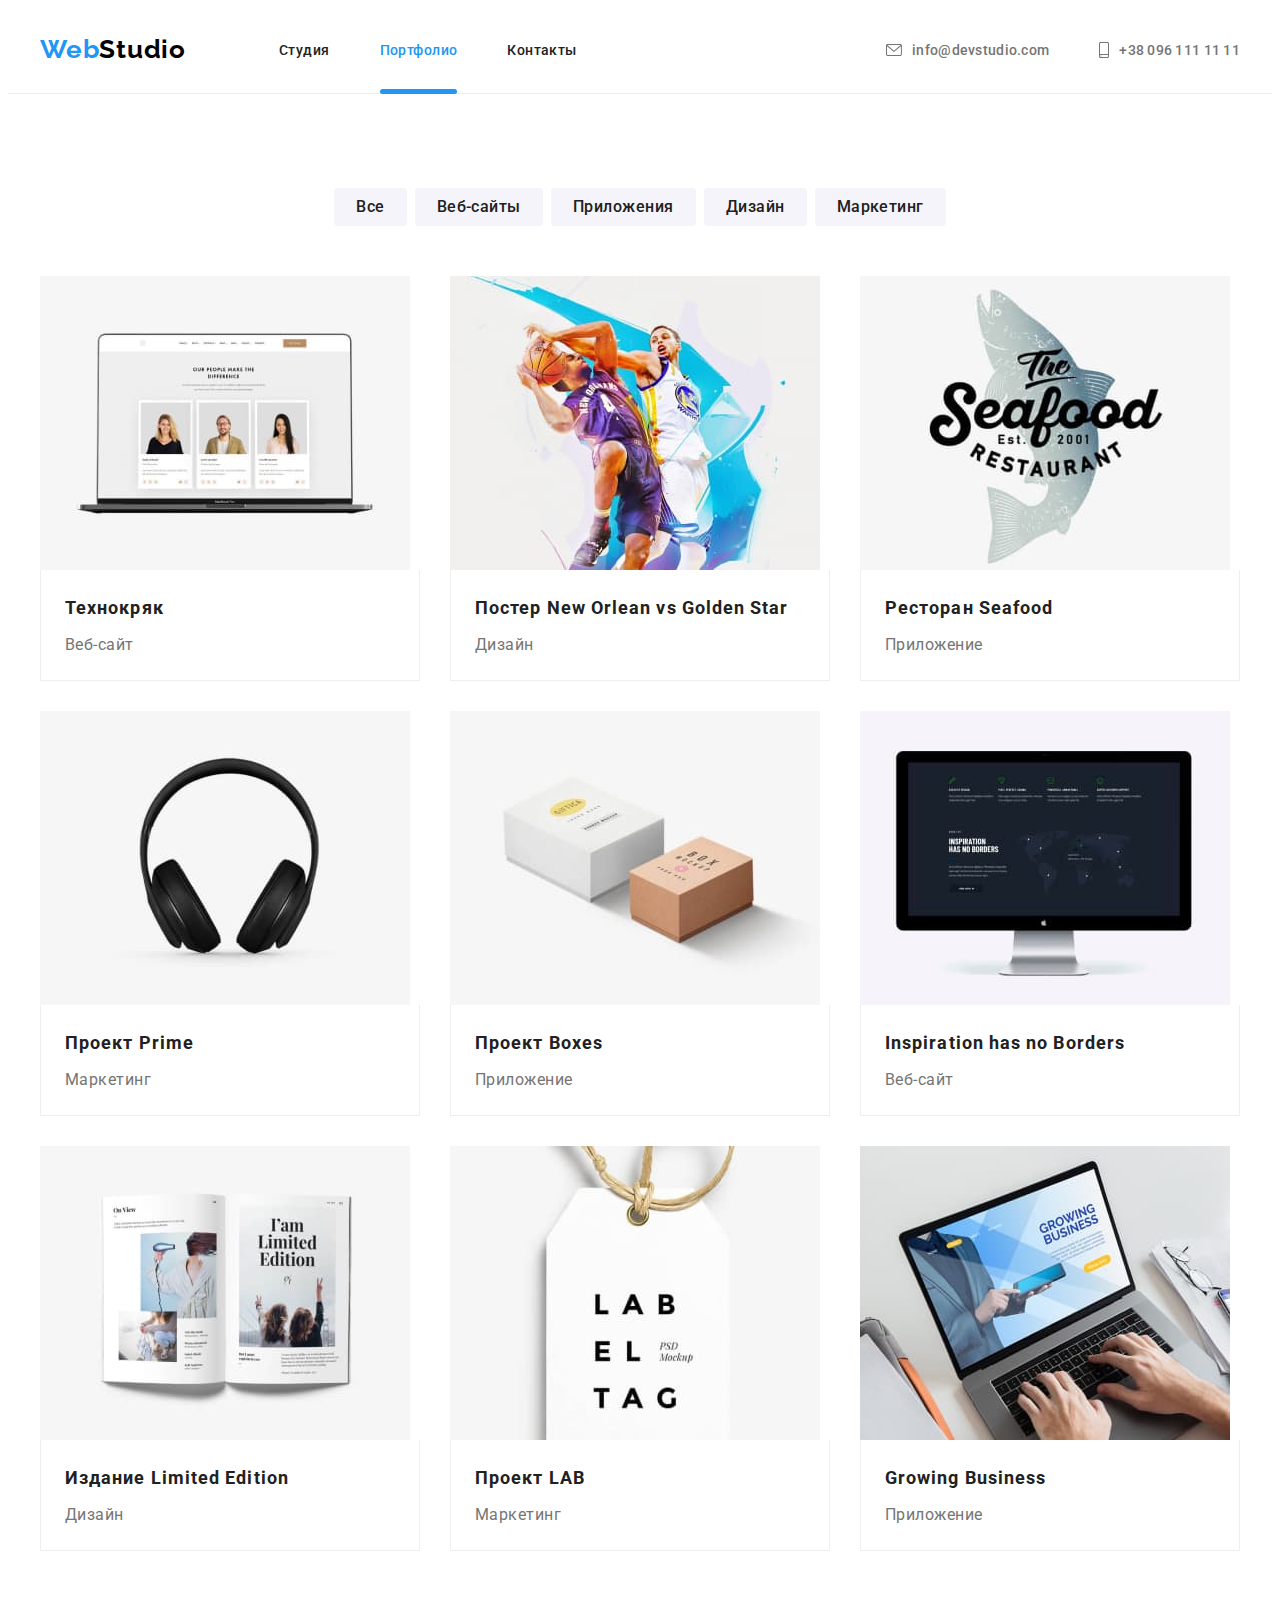
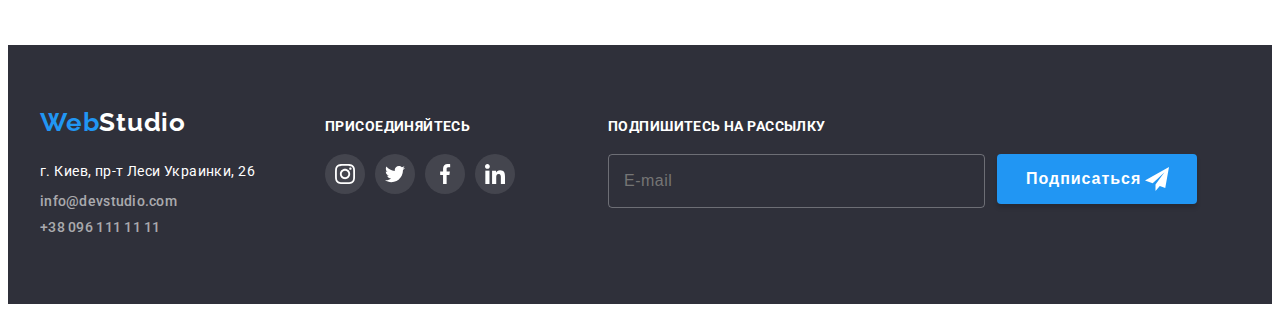
==== commit 91e7ff20: "fix subscr button" ====
--- a/portfolio.html
+++ b/portfolio.html
@@ -323,17 +323,17 @@
 
         <div class="footer-subscribe">
           <h2 class="footer-title">подпишитесь на рассылку</h2>
-          <div class="subscribe-wrap">
+          <form class="subscribe-wrap">
             <input type="email" placeholder="E-mail" class="footer-subscribe-input">
-            <button type="button" class="subscribe-btn pointer">
+            <button type="submit" class="subscribe-btn pointer">
               Подписаться
               <svg class="subscribe-icon">
                 <use href="./img/icons.svg#icon-telegram"></use>
               </svg>
             </button>
-          </div>
-
+          </form>
         </div>
+
       </div>
     </div>
   </footer>
--- a/css/style.css
+++ b/css/style.css
@@ -17,7 +17,7 @@
   --card-set-gap: 30px;
   --social-color: #afb1b8;
 
-  --cubic: var(--cubic);
+  --cubic: cubic-bezier(0.4, 0, 0.2, 1);
 }
 
 body {
@@ -667,6 +667,7 @@
   background-color: var(--bgc-accent);
   box-shadow: 0px 4px 4px rgba(0, 0, 0, 0.15);
   border-radius: 4px;
+  border: none;
 
   padding: 0 29px;
 
@@ -876,7 +877,7 @@
   transform: translate(-50%, -50%) scale(1);
   transition: transform 500ms var(--cubic);
 
-  padding: 40px;
+  padding: 40px 40px 0 40px;
 }
 
 .backdrop.is-hidden .modal {
@@ -908,21 +909,20 @@
   color: var(--txt-c-accent);
 }
 
-.modal .title {
+.modal-title {
   font-weight: 700;
   font-size: 20px;
-  line-height: 1.15px;
-  text-align: center;
+  line-height: 1.15;
   letter-spacing: 0.03em;
 
   color: var(--txt-c-grey);
-  margin-bottom: 12px;
+  padding: 0;
+  margin: 0 0 12px 0;
 }
 
 .modal-form .item {
   display: flex;
   flex-direction: column;
-  margin-bottom: 10px;
 }
 
 .modal-label {
@@ -945,6 +945,7 @@
 
 .label-wrap {
   position: relative;
+  margin-bottom: 10px;
 }
 
 .modal-icon {
@@ -1053,6 +1054,8 @@
   background: var(--bgc-accent);
   box-shadow: 0px 4px 4px rgba(0, 0, 0, 0.15);
   border-radius: 4px;
+  outline: none;
+  border: none;
 
   margin-left: auto;
   margin-right: auto;
